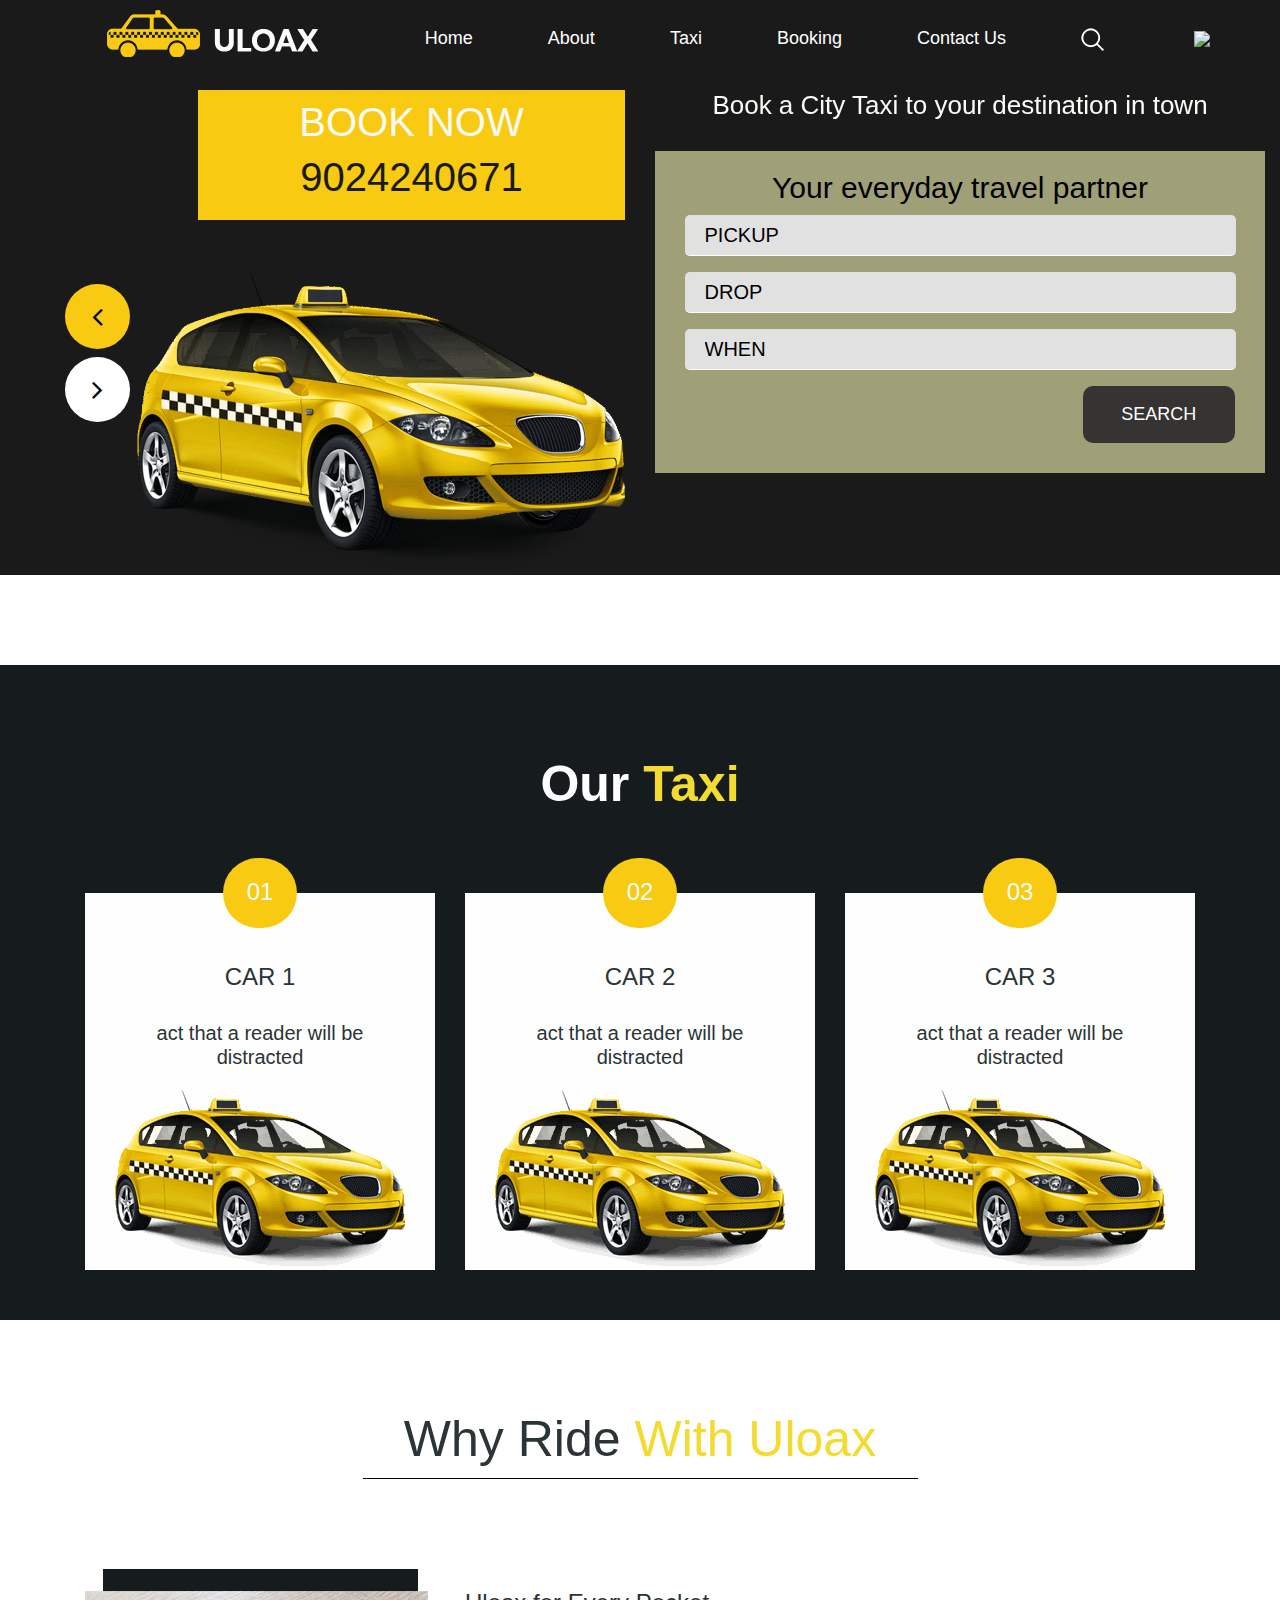
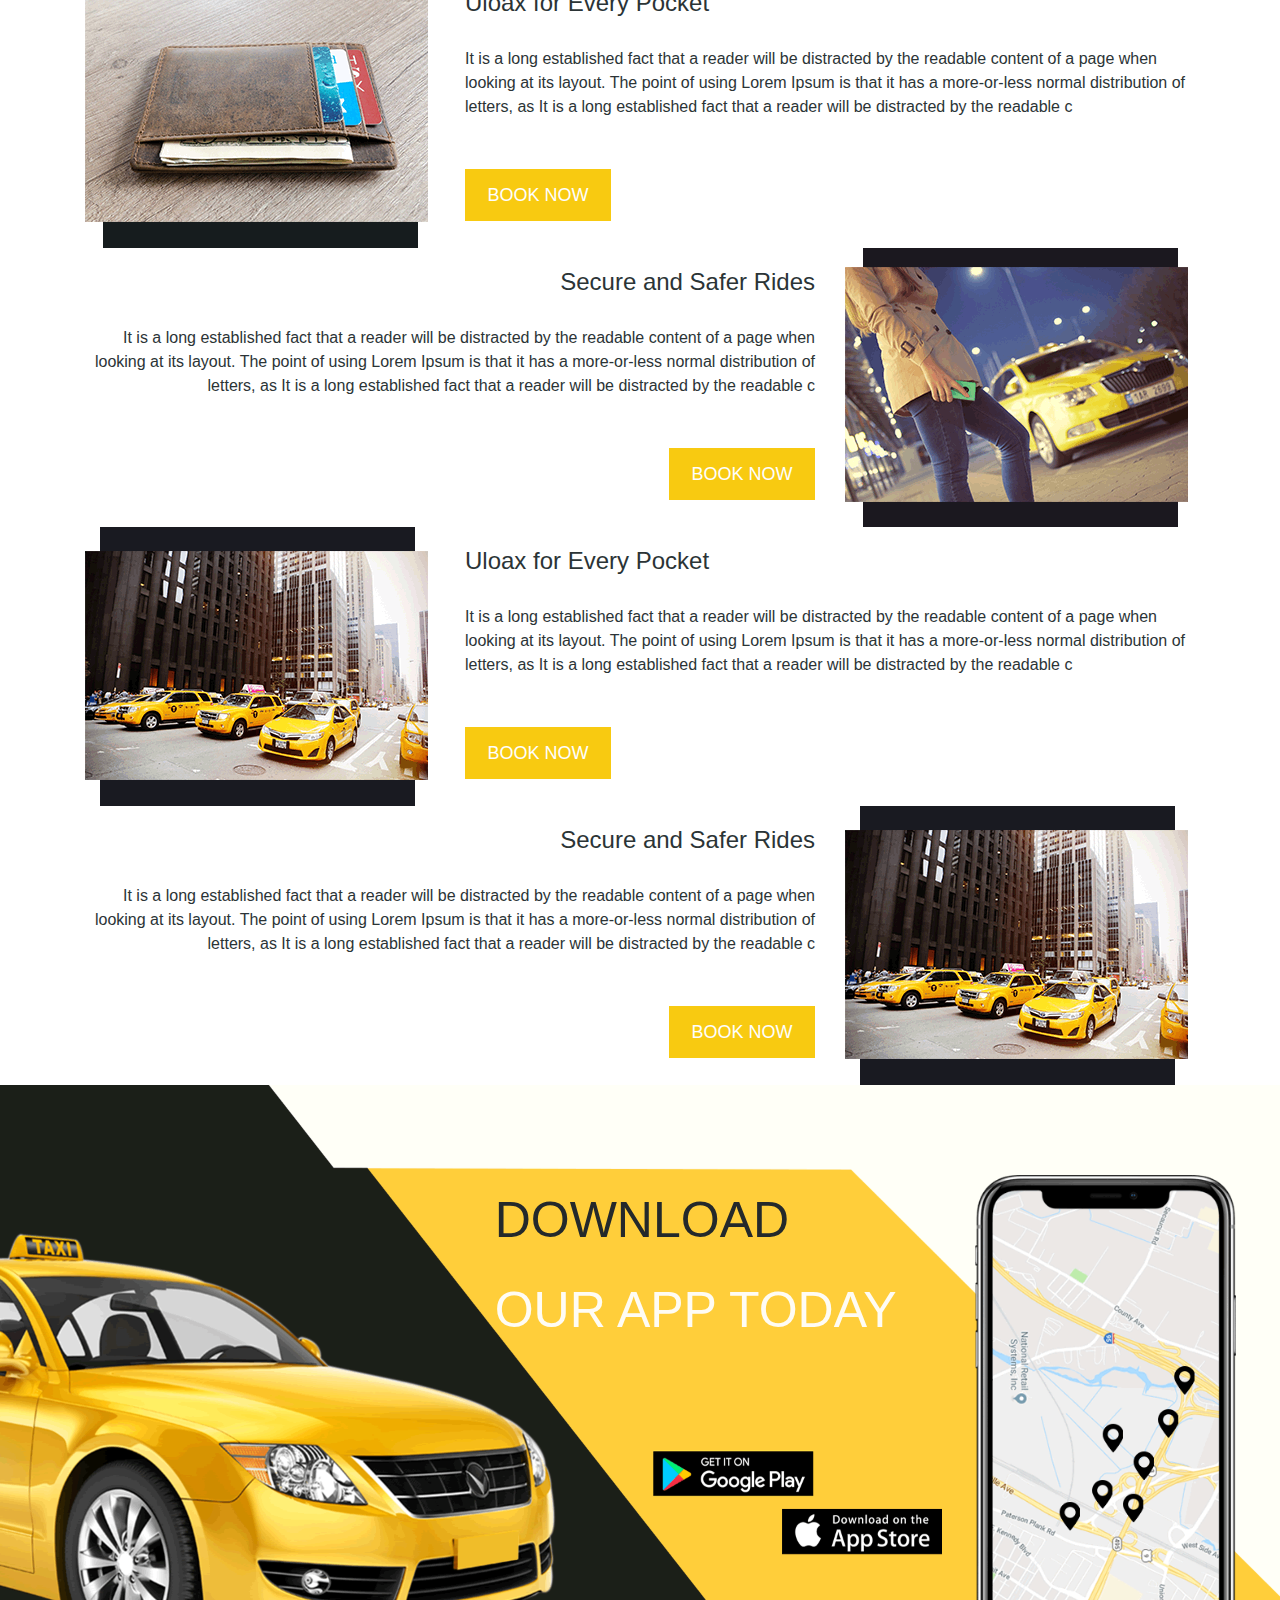
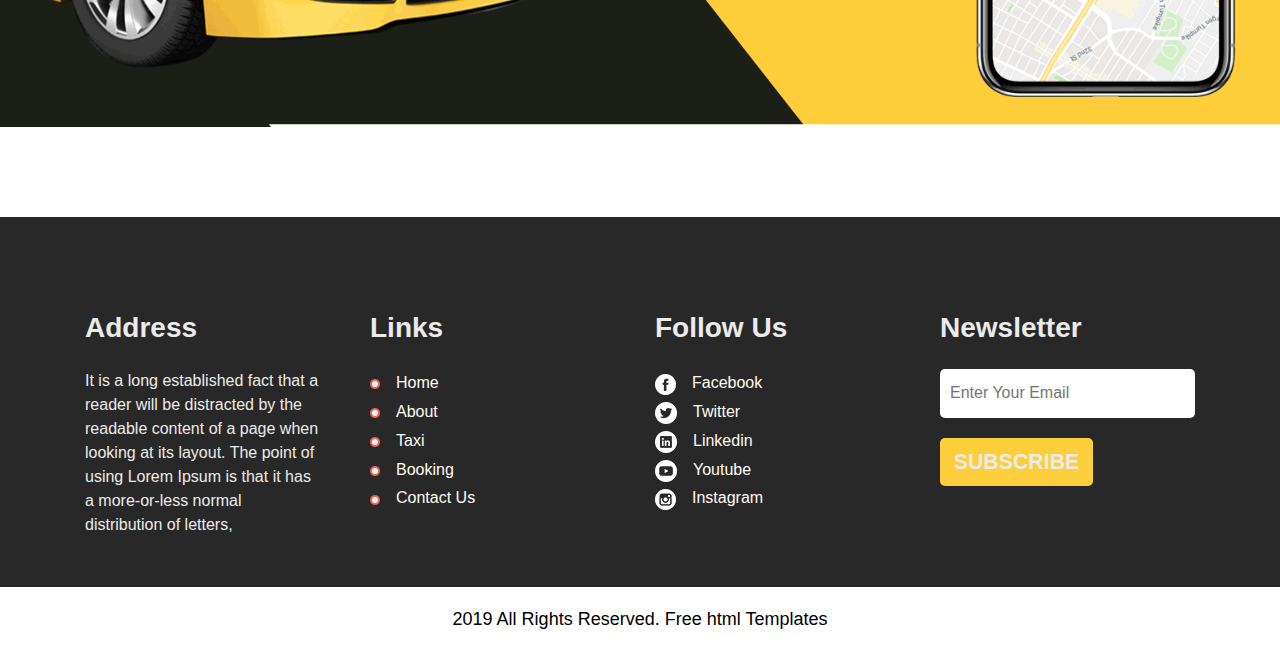
==== index.html @ fbd11cec "Update index.html" ====
<!DOCTYPE html>
<html lang="en">
<head>
<!-- basic -->
<meta charset="utf-8">
<meta http-equiv="X-UA-Compatible" content="IE=edge">
<meta name="viewport" content="width=device-width, initial-scale=1">
<!-- mobile metas -->
<meta name="viewport" content="width=device-width, initial-scale=1">
<meta name="viewport" content="initial-scale=1, maximum-scale=1">
<!-- site metas -->
<title> CARS 24 </title>
<meta name="keywords" content="">
<meta name="description" content="">
<meta name="author" content="">	
<!-- bootstrap css -->
<link rel="stylesheet" type="text/css" href="css/bootstrap.min.css">
<!-- style css -->
<link rel="stylesheet" type="text/css" href="css/style.css">
<!-- Responsive-->
<link rel="stylesheet" href="css/responsive.css">
<!-- fevicon -->
<link rel="icon" href="images/fevicon.png" type="image/gif" />
<!-- Scrollbar Custom CSS -->
<link rel="stylesheet" href="css/jquery.mCustomScrollbar.min.css">
<!-- Tweaks for older IEs-->
<link rel="stylesheet" href="https://netdna.bootstrapcdn.com/font-awesome/4.0.3/css/font-awesome.css">
<!-- owl stylesheets --> 
<link rel="stylesheet" href="css/owl.carousel.min.css">
<link rel="stylesheet" href="css/owl.theme.default.min.css">
<link rel="stylesheet" href="https://cdnjs.cloudflare.com/ajax/libs/fancybox/2.1.5/jquery.fancybox.min.css" media="screen">

</head>
<body>
	
	<!--header section start -->
    <div id="index.html" class="header_section">
        <div class="container">
            <div class="row">
                <div class="col-sm-6 col-lg-3">
                    <div class="logo"><a href="index.html"><img src="images/logo.png"></a></div>
                </div>
                <div class="col-sm-6 col-lg-9">
                    <div class="menu_text">
                        <ul>
                            <li><a href="index.html">Home</a></li>                                                    
                            <li><a href="#about">About</a></li>
                            <li><a href="#taxis">Taxi</a></li>
                            <li><a href="#booking">Booking</a></li>
                            <li><a href="#contact">Contact Us</a></li>
                            <li><a href="#"><img src="images/search-icon.png"></a></li>
                            <div id="myNav" class="overlay">
                <a href="javascript:void(0)" class="closebtn" onclick="closeNav()">&times;</a>
                <div class="overlay-content">
                  <a href="index.html">Home</a>
                  <a href="#about">About</a>
                  <a href="#taxis">Taxi</a>
                  <a href="#booking">Booking</a>
                  <a href="#contact">Contact Us</a>
                </div>
                </div>
                <span  style="font-size:33px;cursor:pointer; color: #ffffff;" onclick="openNav()"><img src="images/toggle-menu.png" class="toggle_menu"></span>
                </div>  
                </li>
                        </ul>
                    </div>
            </div>
        </div>
    </div>
    <!-- header section end -->
    <!-- banner section start -->
    <div class="banner_section">
      <div class="container-fluid">
        <div id="main_slider" class="carousel slide" data-ride="carousel">
  <div class="carousel-inner">
    <div class="carousel-item active">
      <div class="row">
          <div class="col-md-6">
            <div class="book_now">
              <h1 class="book_text">BOOK NOW</h1>
              <h1 class="call_text">9024240671</h1>
            </div>
            <div class="image_1"><img src="images/img-1.png"></div>
          </div>
          <div class="col-md-6">
            <h1 class="booking_text">Book a City Taxi to your destination in town</h1>
            <div class="contact_bg">
            <div class="input_main">
              <div class="container">
                <h2 class="request_text">Your everyday travel partner</h2>
                <form action="/action_page.php">
                <div class="form-group">
                  <input type="text" class="email-bt" placeholder="PICKUP" name="Name">
                </div>
                <div class="form-group">
                  <input type="text" class="email-bt" placeholder="DROP" name="Email">
                </div>
                <div class="form-group">
                  <input type="text" class="email-bt" placeholder="WHEN" name="Email">
                </div>
                  </form>
                  </div> 
                  </div>
                <div class="send_bt"><a href="#">SEARCH</a></div>
          </div>
          </div>
        </div>
    </div>
    <div class="carousel-item">
      <div class="row">
          <div class="col-md-6">
            <div class="book_now">
              <h1 class="book_text">BOOK NOW</h1>
              <h1 class="call_text">9024240671</h1>
            </div>
            <div class="image_1"><img src="images/cab.jpg"></div>
          </div>
          <div class="col-md-6">
            <h1 class="booking_text">Book a City Taxi to your destination in town</h1>
            <div class="contact_bg">
            <div class="input_main">
              <div class="container">
                <h2 class="request_text">Your everyday travel partner</h2>
                <form action="/action_page.php">
                <div class="form-group">
                  <input type="text" class="email-bt" placeholder="PICKUP" name="Name">
                </div>
                <div class="form-group">
                  <input type="text" class="email-bt" placeholder="DROP" name="Email">
                </div>
                <div class="form-group">
                  <input type="text" class="email-bt" placeholder="WHEN" name="Email">
                </div>
                  </form>
                  </div> 
                  </div>
                <div class="send_bt"><a href="#">SEARCH</a></div>
          </div>
          </div>
        </div>
    </div>
    <div class="carousel-item">
      <div class="row">
          <div class="col-md-6">
            <div class="book_now">
              <h1 class="book_text">BOOK NOW</h1>
              <h1 class="call_text">9024240671</h1>
            </div>
            <div class="image_1"><img src="images/car.png"></div>
          </div>
          <div class="col-md-6">
            <h1 class="booking_text">Book a City Taxi to your destination in town</h1>
            <div class="contact_bg">
            <div class="input_main">
              <div class="container">
                <h2 class="request_text">Your everyday travel partner</h2>
                <form action="/action_page.php">
                <div class="form-group">
                  <input type="text" class="email-bt" placeholder="PICKUP" name="Name">
                </div>
                <div class="form-group">
                  <input type="text" class="email-bt" placeholder="DROP" name="Email">
                </div>
                <div class="form-group">
                  <input type="text" class="email-bt" placeholder="WHEN" name="Email">
                </div>
                  </form>
                  </div> 
                  </div>
                <div class="send_bt"><a href="#">SEARCH</a></div>
          </div>
          </div>
        </div>
    </div>
  </div>
  <a class="carousel-control-prev" href="#main_slider" role="button" data-slide="prev">
    <i class="fa fa-angle-left"></i></a>
  </a>
  <a class="carousel-control-next" href="#main_slider" role="button" data-slide="next">
    <i class="fa fa-angle-right"></i>
  </a>
  </a>
</div>
        
      </div>
    </div>
    <!-- banner section end -->
    <!-- our taxis section start -->
    <div id="taxis" class="taxis_section layout_padding">
      <div class="container">
        <h1 class="our_text">Our <span style="color: #f4db31;">Taxi</span></h1>
        <div class="taxis_section_2">
          <div class="row">
            <div class="col-sm-4">
              <div class="taxi_main">
                <div class="round_1">01</div>
                <h2 class="carol_text">CAR 1</h2>
                <p class="reader_text">act that a reader will be<br> 
                distracted </p>
                <div class="images_2"><a href="#"><img src="images/img-2.png"></a></div>
              </div>
            </div>
            <div class="col-sm-4">
              <div class="taxi_main">
                <div class="round_1">02</div>
                <h2 class="carol_text">CAR 2</h2>
                <p class="reader_text">act that a reader will be<br> 
                distracted </p>
                <div class="images_2"><img src="images/img-2.png"></a></div>
              </div>
            </div>
            <div class="col-sm-4">
              <div class="taxi_main">
                <div class="round_1">03</div>
                <h2 class="carol_text">CAR 3</h2>
                <p class="reader_text">act that a reader will be<br> 
                distracted </p>
                <div class="images_2"><img src="images/img-2.png"></a></div>
              </div>
            </div>
          </div>
        </div>
      </div>
    </div>
    <!-- our taxis section end -->
    <!-- why ride section start -->
    <div id="booking" class="ride_section layout_padding">
      <div class="container">
        <div class="ride_main">
          <h1 class="ride_text">Why Ride <span style="color: #f4db31;">With Uloax</span></h1>
      </div>
        </div>
    </div>
    <div class="ride_section_2 layout_padding">
      <div class="container">
        <div class="row">
          <div class="col-sm-4">
            <div class="image_3"><img src="images/img-3.png"></div>
          </div>
          <div class="col-sm-8">
            <h1 class="cabe_text">Uloax for Every Pocket</h1>
            <p class="long_text">It is a long established fact that a reader will be distracted by the readable content of a page when looking at its layout. The point of using Lorem Ipsum is that it has a more-or-less normal distribution of letters, as It is a long established fact that a reader will be distracted by the readable c</p>
            <div class="book_bt"><a href="#">BOOK NOW</a></div>
          </div>
        </div>
      </div>
      <div class="container">
        <div class="row">
          <div class="col-sm-8">
            <h1 class="secure_text">Secure and Safer Rides</h1>
            <p class="long_text_2">It is a long established fact that a reader will be distracted by the readable content of a page when looking at its layout. The point of using Lorem Ipsum is that it has a more-or-less normal distribution of letters, as It is a long established fact that a reader will be distracted by the readable c</p>
            <div class="book_bt_2"><a href="#">BOOK NOW</a></div>
          </div>
          <div class="col-sm-4">
            <div class="image_3"><img src="images/img-4.png"></div>
          </div>
        </div>
      </div>
      <div class="container">
        <div class="row">
          <div class="col-sm-4">
            <div class="image_3"><img src="images/img-5.png"></div>
          </div>
          <div class="col-sm-8">
            <h1 class="cabe_text">Uloax for Every Pocket</h1>
            <p class="long_text">It is a long established fact that a reader will be distracted by the readable content of a page when looking at its layout. The point of using Lorem Ipsum is that it has a more-or-less normal distribution of letters, as It is a long established fact that a reader will be distracted by the readable c</p>
            <div class="book_bt"><a href="#">BOOK NOW</a></div>
          </div>
        </div>
      </div>
      <div class="container">
        <div class="row">
          <div class="col-sm-8">
            <h1 class="secure_text">Secure and Safer Rides</h1>
            <p class="long_text_2">It is a long established fact that a reader will be distracted by the readable content of a page when looking at its layout. The point of using Lorem Ipsum is that it has a more-or-less normal distribution of letters, as It is a long established fact that a reader will be distracted by the readable c</p>
            <div class="book_bt_2"><a href="#">BOOK NOW</a></div>
          </div>
          <div class="col-sm-4">
            <div class="image_3"><img src="images/img-5.png"></div>
          </div>
        </div>
      </div>
    </div>
    <!-- why ride section end -->
    <!-- location section start -->
    <div id="contact" class="location_sectin layout_padding">
      <div class="container-fluid">
        <div class="location_main">
          <div class="row">
            <div class="col-sm-4"></div>
            <div class="col-sm-5">
              <div class="download_text">DOWNLOAD<br><span style="color: #fffcf4;">OUR APP TODAY</span></div>
            </div>
            <div class="col-sm-3">
              <div class="image_7"><img src="images/img-7.png"></div>
            </div>
          </div>
        </div>
      </div>
    </div>
    <!-- download section end -->
  <!-- section footer start -->
    <div class="section_footer ">
      <div class="container"> 
          <div class="footer_section_2">
            <div class="row">
                <div class="col-sm-6 col-md-6 col-lg-3">
                  <h2 class="account_text">Address</h2>
                  <p class="ipsum_text">It is a long established fact that a reader will be distracted by the readable content of a page when looking at its layout. The point of using Lorem Ipsum is that it has a more-or-less normal distribution of letters, </p>
                </div>
                <div class="col-sm-6 col-md-6 col-lg-3">
                  <h2 class="account_text">Links</h2>
                  <div class="image-icon"><img src="images/bulit-icon.png"><span class="fb_text"><a href="#">Home</span></a></div>
                <div class="image-icon"><img src="images/bulit-icon.png"><span class="fb_text"><a href="#">About</span></a></div>
                <div class="image-icon"><img src="images/bulit-icon.png"><span class="fb_text"><a href="#">Taxi</span></a></div>
                <div class="image-icon"><img src="images/bulit-icon.png"><span class="fb_text"><a href="#">Booking</span></a></div>
                <div class="image-icon"><img src="images/bulit-icon.png"><span class="fb_text"><a href="#">Contact Us</span></a></div>
                </div>
                <div class="col-sm-6 col-md-6 col-lg-3">
                <h2 class="account_text">Follow Us</h2>
                <div class="image-icon"><img src="images/fb-icon.png"><span class="fb_text"><a href="#">Facebook</a></span></div>
                <div class="image-icon"><img src="images/twitter-icon.png"><span class="fb_text"><a href="#">Twitter</a></span></div>
                <div class="image-icon"><img src="images/in-icon.png"><span class="fb_text"><a href="#">Linkedin</a></span></div>
                <div class="image-icon"><img src="images/youtube-icon.png"><span class="fb_text"><a href="#">Youtube</a></span></div>            
                <div class="image-icon"><img src="images/instagram-icon.png"><span class="fb_text"><a href="#">Instagram</a></span></div>
                </div>
          <div class="col-sm-6 col-md-6 col-lg-3">
            <h2 class="adderess_text">Newsletter</h2>
            <input type="" class="email_text" placeholder="Enter Your Email" name="Enter Your Email">
            <button class="subscribr_bt">SUBSCRIBE</button>
          </div>
          </div>
          </div>
          </div>
      </div>
    </div>
  <!-- section footer end -->
  <!-- copyright section start -->
  <div class="copyright_section">
    <div class="container">
      <p class="copyright">2019 All Rights Reserved. <a href="https://html.design">Free html  Templates</a></p>
    </div>
  </div>

    <!-- Javascript files-->
    <script src="js/jquery.min.js"></script>
    <script src="js/popper.min.js"></script>
    <script src="js/bootstrap.bundle.min.js"></script>
    <script src="js/jquery-3.0.0.min.js"></script>
    <script src="js/plugin.js"></script>
    <!-- sidebar -->
    <script src="js/jquery.mCustomScrollbar.concat.min.js"></script>
    <script src="js/custom.js"></script>
    <!-- javascript --> 
    <script src="js/owl.carousel.js"></script>
    <script src="https:cdnjs.cloudflare.com/ajax/libs/fancybox/2.1.5/jquery.fancybox.min.js"></script>
    <script>
    $(document).ready(function(){
    $(".fancybox").fancybox({
    openEffect: "none",
    closeEffect: "none"
    });
       
    $(".zoom").hover(function(){
         
    $(this).addClass('transition');
    }, function(){
         
    $(this).removeClass('transition');
    });
    });
    </script> 
    <script>
    function openNav() {
    document.getElementById("myNav").style.width = "100%";
    }

    function closeNav() {
   document.getElementById("myNav").style.width = "0%";
   }
</script>   
</body>
</html>
---- css/style.css ----
/*--------------------------------------------------------------------- File Name: style.css ---------------------------------------------------------------------*/


/*--------------------------------------------------------------------- import Fonts ---------------------------------------------------------------------*/

@import url('https://fonts.googleapis.com/css?family=Rajdhani:300,400,500,600,700');
@import url('https://fonts.googleapis.com/css?family=Poppins:100,100i,200,200i,300,300i,400,400i,500,500i,600,600i,700,700i,800,800i,900,900i');

/*****---------------------------------------- 1) font-family: 'Rajdhani', sans-serif;
 2) font-family: 'Poppins', sans-serif;
 ----------------------------------------*****/


/*--------------------------------------------------------------------- import Files ---------------------------------------------------------------------*/

@import url(animate.min.css);
@import url(normalize.css);
@import url(meanmenu.css);
@import url(owl.carousel.min.css);
@import url(slick.css);
@import url(jquery-ui.css);
@import url(nice-select.css);

/*--------------------------------------------------------------------- skeleton ---------------------------------------------------------------------*/

* {
     box-sizing: border-box !important;
     transition: ease all 0.5s;
}

html {
     scroll-behavior: smooth;
}

body {
     color: #666666;
     font-size: 14px;
     font-family:Times New Rom...;
     line-height: 1.80857;
     font-weight: normal;
     overflow-x: hidden;
}

a {
     color:  #111111;
     text-decoration: none !important;
     outline: none !important;
     -webkit-transition: all .3s ease-in-out;
     -moz-transition: all .3s ease-in-out;
     -ms-transition: all .3s ease-in-out;
     -o-transition: all .3s ease-in-out;
     transition: all .3s ease-in-out;
}

h1,
h2,
h3,
h4,
h5,
h6 {
     letter-spacing: 0;
     font-weight: normal;
     position: relative;
     padding: 0 0 10px 0;
     font-weight: normal;
     line-height: normal;
     color: #212121;
     margin: 0
}

h1 {
     font-size: 24px
}

h2 {
     font-size: 22px
}

h3 {
     font-size: 18px
}

h4 {
     font-size: 16px
}

h5 {
     font-size: 14px
}

h6 {
     font-size: 13px
}

*,
*::after,
*::before {
     -webkit-box-sizing: border-box;
     -moz-box-sizing: border-box;
     box-sizing: border-box;
}

h1 a,
h2 a,
h3 a,
h4 a,
h5 a,
h6 a {
     color: #212121;
     text-decoration: none!important;
     opacity: 1
}

button:focus {
     outline: none;
}

ul,
li,
ol {
     margin: 0px;
     padding: 0px;
     list-style: none;
}

p {
     margin: 20px;
     font-weight: 300;
     font-size: 15px;
     line-height: 24px;
}

a {
     color: #222222;
     text-decoration: none;
     outline: none !important;
}

a,
.btn {
     text-decoration: none !important;
     outline: none !important;
     -webkit-transition: all .3s ease-in-out;
     -moz-transition: all .3s ease-in-out;
     -ms-transition: all .3s ease-in-out;
     -o-transition: all .3s ease-in-out;
     transition: all .3s ease-in-out;
}

img {
     max-width: 100%;
     height: auto;
}

 :focus {
     outline: 0;
}

.paddind_bottom_0 {
     padding-bottom: 0 !important;
}

.btn-custom {
     margin-top: 20px;
     background-color: transparent !important;
     border: 2px solid #ddd;
     padding: 12px 40px;
     font-size: 16px;
}

.lead {
     font-size: 18px;
     line-height: 30px;
     color: #767676;
     margin: 0;
     padding: 0;
}

.form-control:focus {
     border-color: #ffffff !important;
     box-shadow: 0 0 0 .2rem rgba(255, 255, 255, .25);
}

.navbar-form input {
     border: none !important;
}

.badge {
     font-weight: 500;
}

blockquote {
     margin: 20px 0 20px;
     padding: 30px;
}

button {
     border: 0;
     margin: 0;
     padding: 0;
     cursor: pointer;
}

.full {
     float: left;
     width: 100%;
}

.layout_padding {
     padding-top: 90px;
     padding-bottom: 0px;
}

.header_section {
    width: 100%;
    float: left;
    background-color: #1a1a1a;
    height: auto;
    padding-top: 10px;
    padding-bottom: 10px;
    position: fixed;
    z-index: 01;
}

.logo {
    width: 100%;
    float: left;
    text-align: center;
}

.menu_text {
    float: right;
    width: auto;
}

.menu_text ul {
    margin: 0px;
    padding: 0px;
}

.menu_text li {
    float: left;
    padding-right: 75px;
    font-size: 18px;
    color: #ffffff;
    padding-top: 12px;
}

.menu_text li a {
    color: #ffffff;
}

.menu_text li a:hover {
    color: #f8ca11;
}

.overlay {
    height: 100%;
    width: 0;
    position: fixed;
    z-index: 1;
    top: 0;
    left: 0;
    background-color: rgb(0,0,0);
    background-color: rgba(0,0,0, 0.9);
    overflow-x: hidden;
    transition: 0.5s;
}

.overlay .closebtn {
    position: absolute;
    top: 20px;
    right: 45px;
    font-size: 60px;
}
.overlay a {
    padding: 0px;
    text-decoration: none;
    font-size: 22px;
    color: #f1f1f1;
    display: block;
    transition: 0.3s;
}

.overlay-content {
    position: relative;
    top: 25%;
    width: 100%;
    text-align: center;
    margin-top: 30px;
}

.toggle_menu {
    top: -3px;
    position: relative;
    left: 15px;
}

.banner_section{
     width: 100%;
     float: left;
     background-color: #1a1a1a;
     height: auto;
     padding-top: 90px;
}

.book_now {
    width: 70%;
    float: right;
    background-color: #f8ca11;
    height: auto;
    padding: 10px;
}

.book_text{
     width: 100%;
     float: left;
     font-size: 40px;
     color: #fbfaf6;
     text-align: center;
}
.call_text{
     width: 100%;
     float: left;
     font-size: 40px;
     color: #1a1a1a;
     text-align: center;
}

.image_1 {
    width: 80%;
    float: right;
    margin-top: 50px;
}

.booking_text{
     width: 100%;
     float: left;
     font-size: 26px;
     color: #fbfaf6;
     text-align: center;
}

.contact_bg {
    width: 100%;
    float: left;
    padding-top: 0;
    padding-bottom: 30px;
    background-color: #9F9F78;
    margin-top: 20px;
}

.request_text {
    width: 100%;
    float: left;
    font-size: 30px;
    color: #000;
    border-bottom: 0px solid#49bcfe;
    padding-top: 20PX;
    text-align: center;
}

.email-bt {
    background: #e1e1e1;
    border-bottom: 1px solid #fffcf4;
    border-top: 0px;
    border-left: 0px;
    border-right: 0px;
    color: #000;!important;
    width: 95%;
    height: 30px;
    font-size: 20px;
    padding: 20px 20px 20px 20px;
    margin-bottom: 10px;
    border-radius: 5px;
    margin: 0 auto;
    display: block;
}


.send_bt a{
    width: 25%;
    float: right;
    background-color: #353433;
    color: #fefefe;
    text-align: center;
    padding: 12px 0px;
    font-size: 18px;
    border-radius: 10px;
    margin-right: 30px;
}

.send_bt a{ color: #fefefe; }
.send_bt a:hover {
    color: #000;
    background: #f8ca11  ;
}

.taxis_section {
    width: 100%;
    float: left;
    background-color: #161c1e;
    height: auto;
    margin-top: 90px;
    padding-bottom: 50px;
}

.our_text{
     width: 100%;
     float: left;
     text-align: center;
     font-size: 50px;
     color: #fefefe;
     font-weight: bold;
}

.taxis_section_2 {
    width: 100%;
    float: left;
}

.taxi_main{
     width: 100%;
     float: left;
     background-color: #fefefe;
     height: auto;
    margin-top: 70px;
}
.round_1 {
    width: 21%;
    margin: 0 auto;
    font-size: 24px;
    color: #fefefe;
    height: 70px;
    background: #f8ca11;
    display: block;
    text-align: center;
    border-radius: 60px;
    padding-top: 12px;
    position: relative;
    top: -35px;
}

.carol_text{
     width: 100%;
     float: left;
     text-align: center;
     color: #2b3436;
     font-size: 24px;
}

.reader_text{
     width: 100%;
     float: left;
     text-align: center;
     color: #2b3436;
     font-size: 20px;
     margin-left: 0px;
}

input.email-bt::placeholder {
    color: #000;
}

.images_2{
     width: 100%;
     float: left;
     text-align: center;
}

.ride_section{
     width: 100%;
     float: left;   
}

.ride_text{
     width: 100%;
     margin: 0 auto;
     text-align: center;
     color: #2b3436;
     font-size: 50px;
     margin-left: 0px;
     border-bottom: 1px solid #000;
}

.ride_main {
    width: 50%;
    margin: 0 auto;
    text-align: center;
}

.ride_section_2{
     width: 100%;
     float: left;
}

.image_3{
     width: 100%;
     float: left;
}

.cabe_text {
    width: 100%;
    float: left;
    font-size: 24px;
    color: #2b3436;
    margin-top: 20px;
}

.long_text{
     width: 100%;
     float: left;
     font-size: 16px;
     color: #2b3436;
     margin-left: 0px;
}

.book_bt a{
    width: 20%;
    float: left;
    font-size: 18px;
    color: #fefefe;
    background-color: #f8ca11;
    text-align: center;
    padding: 10px 0px;
    margin-top: 30px;
}

.book_bt a{ color:#fefefe; }
.book_bt a:hover{     
    color: #fff;
    background: #000;

}

.secure_text {
    width: 100%;
    float: left;
    font-size: 24px;
    color: #2b3436;
    margin-top: 20px;
    text-align: right;
}

.long_text_2{
     width: 100%;
     float: left;
     font-size: 16px;
     color: #2b3436;
     margin-left: 0px;
     text-align: right;
}

.book_bt_2 a{
    width: 20%;
    float: right;
    font-size: 18px;
    color: #fefefe;
    background-color: #f8ca11;
    text-align: center;
    padding: 10px 0px;
    margin-top: 30px;
}

.book_bt_2 a{ color:#fefefe; }
.book_bt_2 a:hover {
    color: #fff;
    background: #000;
}

.location_sectin {
    width: 100%;
    float: left;
    background-image: url(../images/img-6.png);
    height: auto;
    background-size: 100%;
    padding-bottom: 30px;
}

.location_main{
     width: 100%;
     float: left;
}

.download_text {
    width: 100%;
    float: left;
    font-size: 50px;
    color: #24292b;
    padding-left: 53px;
}

.image_7 {
    width: 90%;
    float: left;
}

.account_text {
    width: 100%;
    float: left;
    font-size: 28px;
    color: #ebebeb;
    font-weight: bold;
    padding: 25px 0px;
}

.image-icon {
    width: 100%;
    float: left;
}

.fb_text {
    font-size: 12pt;
    color: #ebebeb;
    padding-left: 16px;
}

.fb_text a{ color: #fffcf4; }
.fb_text a:hover{ color: #fecf3d; }


.adderess_text {
    width: 100%;
    float: left;
    font-size: 28px;
    color: #ebebeb;
    font-weight: bold;
    padding: 25px 0px;
}

.footer_section_2 {
    width: 100%;
    float: left;
    padding-top: 40px;
}

.section_footer {
    width: 100%;
    float: left;
    background-color: #292828;
    height: auto;
    padding-top: 30px;
    padding-bottom: 30px;
    margin-top: 90px;
}

.ipsum_text{
    font-size: 12pt;
    color: #ebebeb;
    margin-left: 0px;
}

.email_text{
     width: 100%;
     float: left;
    font-size: 12pt;
    color: #eceaea;
    background-color: #ffffff;
    padding: 10px;
    border-radius: 5px;
    border: 0px;
}

.subscribr_bt {
    width: 60%;
    float: left;
    font-size: 16pt;
    color: #eceaea;
    background-color: #fecf3d;
    padding: 5px 0px;
    border: 0px;
    text-align: center;
    margin-top: 20px;
    font-weight: 600;
    border-radius: 5px;
}

.copyright_section{
    width: 100%;
    float: left;
    background-color: #ffffff;
    height: auto;
}

.copyright {
    width: 100%;
    float: left;
    font-size: 18px;
    color: #000;
    text-align: center;
    margin-left: 0;
}

.copyright a{ color: #000; }
.copyright a:hover{ color: #fecf3d; }


#main_slider a.carousel-control-prev {
    position: absolute;
    left: 50px;
    top: 40%;
    background-color: #f8ca12;}
}

#main_slider .carousel-control-prev, #main_slider .carousel-control-next {
    width: 65px;
    height: 65px;
    background: #fff;
    opacity: 1;
    font-size: 30px;
    color: #091e30;
    border-radius: 100%;
}


#main_slider a.carousel-control-next {
    position: absolute;
    left: 50px;
    top: 55%;
}
#main_slider .carousel-control-prev, #main_slider .carousel-control-next {
    width: 65px;
    height: 65px;
    background: #fff;
    opacity: 1;
    font-size: 30px;
    color: #000;
    border-radius: 100%;
}

#main_slider .carousel-control-prev:hover, #main_slider .carousel-control-next:hover, #main_slider .carousel-control-prev:focus, #main_slider .carousel-control-next:focus {
    background: #f8ca12;
    color: #fff;
}

#main_slider .carousel-control-prev:hover, #main_slider .carousel-control-next:hover, #main_slider .carousel-control-prev:focus, #main_slider .carousel-control-next:focus {
    background: #f8ca12;
    color: #fff;
}
---- css/responsive.css ----
/*--------------------------------------------------------------------- File Name: responsive.css ---------------------------------------------------------------------*/


/*------------------------------------------------------------------- 991px x 768px ---------------------------------------------------------------------*/

@media only screen and (min-width: 768px) and (max-width: 991px) {
    
    .header-search {
        padding: 15px 0px;
    }
}


/*------------------------------------------------------------------- 767px x 599px ---------------------------------------------------------------------*/

@media only screen and (min-width: 599px) and (max-width: 767px) {
    .logo {
        text-align: center;
    }
    .cart-content-right {
        padding-bottom: 5px;
    }
    .mg {
        margin: 0px 0px;
    }
    .menu-area-main {
        height: 256px;
        overflow-y: auto;
    }
    .megamenu>.row [class*="col-"] {
        padding: 0px;
    }
    .menu-area-main .megamenu .men-cat {
        padding: 0px 15px;
    }
    .menu-area-main .megamenu .women-cat {
        padding: 0px 15px;
    }
    .menu-area-main .megamenu .el-cat {
        padding: 0px 15px;
    }
    .mean-container .mean-nav ul li a.mean-expand {
        height: 19px;
    }
    .category-box.women-box {
        display: none;
    }
    .cart-box {
        display: inline-block;
        margin: 0px 30px;
    }
    .wish-box {
        float: none;
        margin: 0px 30px;
        display: inline-block;
    }
    .menu-add {
        display: none;
    }
    .category-box {
        display: none;
    }
    .mean-container .mean-nav ul li ol {
        padding: 0px;
    }
    .mean-container .mean-nav ul li a {
        padding: 10px 20px;
        width: 94.8%;
    }
    .mean-container .mean-nav ul li li a {
        width: 92%;
        padding: 1em 4%;
    }
    .mean-container .mean-nav ul li li li a {
        width: 100%;
    }
    .header-search {
        padding: 15px 0px;
    }
    #collapseFilter.d-md-block {
        padding: 30px 0px;
    }
}


/*------------------------------------------------------------------- 599px x 280px ---------------------------------------------------------------------*/

@media only screen and (min-width: 280px) and (max-width: 599px) {
    .cart-content-right {
        padding-bottom: 5px;
    }
    .megamenu>.row [class*="col-"] {
        padding: 0px;
    }
    .menu-area-main .megamenu .men-cat {
        padding: 0px 15px;
    }
    .menu-area-main .megamenu .women-cat {
        padding: 0px 15px;
    }
    .menu-area-main .megamenu .el-cat {
        padding: 0px 15px;
    }
    .mean-container .mean-nav ul li a {
        padding: 1em 4%;
        width: 92%;
    }
    .mean-container .mean-nav ul li li a {
        width: 90%;
        padding: 1em 5%;
    }
    .mean-container .sub-full.megamenu-categories ol li a {
        padding: 5px 0px;
        text-transform: capitalize;
        width: 100%;
    }
    .megamenu .sub-full.megamenu-categories .women-box .banner-up-text a {
        width: auto;
        border: none;
        float: none;
    }
    .menu-area-main {
        height: 45px;
        overflow-y: auto;
    }
    .mean-container .mean-nav ul li a.mean-expand {
        top: 0;
    }

.call_text { font-size: 32px; }
.booking_text { font-size: 17px;}
.toggle_menu { top: -58px; position: relative; left: 220px; }
.request_text { font-size: 20px; }
.send_bt { width: 100%; font-size: 16px; margin-right: 13px; }
.banner_section { background-size: cover; padding-bottom: 40px; }
.ride_text { font-size: 30px; }
.image_3 { margin-top: 20px; }
.ride_section_2 { padding-top: 40px;} 
.images_2 { width: 90%; margin: 0 auto; text-align: center; float: initial; }
.book_bt a { width: 100%; }

.send_bt a:hover { color: #fefefe; padding: 0px; background-color: transparent; } 
.book_bt a:hover { color: #000; padding: 0px; background: transparent;}
.book_bt_2 a:hover { color: #000;  background: transparent; padding: 0px; }
.send_bt a { width: 45%; }



}

@media (min-width: 992px) and (max-width: 1199px) {
    
    .titlepage h2::after {width: 58%;}
    .about-box .titlepage h2::after {
        width: 52%;
right: -221px;
    }
    .Nursery-img .text-box h3 {padding: 111px 50px;}
    .contact .titlepage h2::after {
    left: -650px;
width: 30%;
   }

#main_slider a.carousel-control-next { left: 15px; }
#main_slider a.carousel-control-prev { left: 15px; top: 36%; }

.menu_text li { padding-left: 27px; padding-right: 30px; }
.book_now { width: 100%;}
.booking_text { font-size: 24px; }
.send_bt { margin-right: 27px; }
.images_2 { width: 90%; margin: 0 auto; text-align: center; float: initial; } 
.ride_main { width: 55%; }
.download_text { font-size: 40px; }
.location_sectin { padding-bottom: 10px; margin-top: 90px; }
.book_bt_2 a { width: 25%; }
.book_bt a { width: 25%; }
.toggle_menu { top: -10px; }
.send_bt a { width: 35%; }
.round_1 { width: 25%; }





}

@media (min-width: 768px) and (max-width: 991px) {
    .main-menu ul > li a {padding: 7px 6px ; }
    .main-menu ul>li a { font-size: 14px;}


    .banner-main .carousel-caption h1 {

        font-size: 36px;
        padding-top: 0px;
    }
    .banner-main .carousel-caption p {

        margin-bottom: 7px;
        display: none;
    }
    .main { width: 15%;}
    .info_icon { min-width: 10%;}
    #main_slider a.carousel-control-prev {
    display: none;
    }
    .btn_main { margin-top: 58px; width: 65%;}
    #main_slider a.carousel-control-next {
    display: none;
    }
    .sporrt_text { margin-top: 0px; font-size: 24px;}
    .email_btn { padding: 41px;}
    .btn-primary {max-width: 144px; }
    .titlepage h2::after {width: 79%;}
    .about-box .titlepage h2::after {width: 73%;
       right: -88px;
    }
    .contact .titlepage h2::after {
        left: -403px;
        width: 41%;
    }
    .paddimg-right {
        padding-right: 15px;
    }
    .paddimg-left {
         padding-left: 15px;
    }

.menu_text li{ display: none;  }
.logo { text-align: left; padding-bottom: 0px;}
.toggle_menu { top: -16px; position: relative; left: 315px; }
.menu_text { height: 0px;}
#my_Controls a.carousel-control-prev { display: none; }
#my_Controls a.carousel-control-next { display: none; }
.header_section { padding-top: 15px; padding-bottom: 15px;}
.book_now { width: 100%; }
.booking_text { font-size: 18px; }
.request_text { font-size: 24px; }
.send_bt { width: 100%; margin-right: 23px; }
.send_bt a { width: 50%; }
.image_1 { width: 100%; }
.round_1 { width: 35%; }
.images_2 { width: 90%; margin: 0 auto; text-align: center; float: initial; } 
.ride_main { width: 80%; }
.book_bt { width: 100%; margin-top: 0px; }
.book_bt a { width: 35%; }
.book_bt_2 { width: 100%; margin-top: 0px; }
.book_bt_2 a { width: 35%; }
.download_text { font-size: 30px; }
.location_sectin { padding-bottom: 19px; margin-top: 90px;}
.image_7 { width: 85%; }



}

@media (min-width: 576px) and (max-width: 767px) {
    .last {display: none;}
    .banner-main .carousel-caption {top: 0%;}
.titlepage h2 {
font-size: 42px;
display: block; 
}
#main_slider a.carousel-control-prev {
    position: absolute;
    left: 25%;
    top: 64%;
    display: none;
}
.btn_main { margin-top: 58px; width: 80%;}
#main_slider a.carousel-control-next {
    position: absolute;
    left: 50px;
    top: 64%;
    display: none;
}
.btn-primary {
    margin-top: 0px;
    margin-left: -7px;
}
.menu_main {
    width: 95%;}

.banner-main .carousel-caption h1 {
    font-size: 50px;
}
.titlepage h2::after {
width: 88%;
}

.about-box .titlepage h2::after {width: 45%;
right: -281px;}
.sporrt_text { margin-top: 0px;}
.Nursery-img .text-box h3 {
font-size: 36px;
padding: 126px 40px;
}
.main {
    width: 20%;}

.contact .titlepage h2::after {
    left: -234px;
    width: 55%;
}

.menu_text li{ display: none;  }
.logo { text-align: left; padding-bottom: 0px;}
.toggle_menu { top: -16px; position: relative; left: 220px; }
.menu_text { height: 0px;}
#my_Controls a.carousel-control-prev { display: none; }
#my_Controls a.carousel-control-next { display: none; }
.header_section { padding-top: 15px; padding-bottom: 15px;}
.book_now { width: 100%;}
.round_1 { width: 20%; }
.ride_main { width: 100%; }
.book_bt { width: 35%; font-size: 16px; }
.book_bt_2 { width: 35%; font-size: 16px; margin-top: 0px; }
.location_sectin { background-size: cover; padding-bottom: 40px; margin-top: 90px; padding-top: 30px;}
.download_text { font-size: 26px; padding-left: 0px; color: #000; }
.image_7 { width: 100%;  float: right; text-align: right; } 
.image_1 { width: 100%; }
.booking_text {  font-size: 26px;}
.request_text { font-size: 30px;} 
.send_bt { width: 35%; font-size: 16px; margin-right: 30px; float: right; }
.round_1 { width: 48%; }
.reader_text { font-size: 14px; }
.images_2 { width: 90%; margin: 0 auto; text-align: center; float: initial; } 
.ride_text { font-size: 50px; } 
.long_text { font-size: 12px; margin-top: 0px; }
.book_bt { margin-top: 0px; }
.long_text_2 { margin-top: 0px; }
.send_bt a { width: 80%; margin-right: 0px; }
.book_bt_2 a { width: 100%; }



}


@media (max-width: 575px) {
    .last { display: none; }
    .carousel-caption {display: none;} 
.header { padding-top: 0px; }
.logo { float: inherit; padding-bottom: 15px; text-align: center;}
.btn-primary {max-width: 126px;
margin-right: 2px;
font-size: 14px;}
.banner-main .carousel-caption h1 {font-size: 30px; line-height: 38px;}
.titlepage h2 {
    font-size: 27px;
}
.sporrt_text{ 
     font-size: 23px; 
     margin-top: 0px;
}
.main {
    width: 30%;
}
.btn_main {
    margin-top: 30px;
    padding-bottom: 30px;
    width: 55%;}

#main_slider a.carousel-control-prev {
    position: absolute;
    left: 175px;
    top: 90%;
    display: none;
}

#main_slider a.carousel-control-next {
    position: absolute;
    left: 236px;
    top: 90%;
    display: none;
}

.titlepage h2::after {
    width: 93%;
}
    .about-box .titlepage h2::after {
        width: 238px;
        right: -50px;
    }
 .Gallery .titlepage h2 {
    font-size: 47px;
 }
    .Gallery .titlepage h2::after {
        width: 89%;
    }

    .paddimg-right {
    padding-right: 15px;
}
.paddimg-left {
    padding-left: 15px;
}
.Nursery-img .text-box h3 {
font-size: 23px;
padding: 30px 14px;

}

.contact .titlepage h2::after {

    left: -8px;
    width: 281px;
}
.footer .headinga span {
font-size: 16px;

}
.menu-bottom {
    margin-bottom: 45px;
}
ul.link li {

    padding: 8px 12px;
    padding-bottom: 0px; 
}

.menu_text li{ display: none;  }
.logo { width: 60%; text-align: left; padding-bottom: 0px;}
.toggle_menu { top: -31px; position: relative; left: 0px; float: right;}
.menu_text { height: 0px;}
#my_Controls a.carousel-control-prev { display: none; }
#my_Controls a.carousel-control-next { display: none; }
.header_section { padding-top: 15px; padding-bottom: 15px;}
.book_now { width: 100%;}
.round_1 { width: 73px; height: 70px; }
.ride_main { width: 100%; }
.book_bt { width: 50%; font-size: 16px; }
.book_bt_2 { width: 50%; font-size: 16px; }
.book_bt_2 a { width: 100%;}
.location_sectin { background-size: cover; padding-bottom: 40px; margin-top: 90px; padding-top: 30px;}
.download_text { font-size: 30px; line-height: 45px; color: #fecf3d; }
.image_7 { width: 100%;  float: right; text-align: right; } 
.send_bt a:hover { color: #fefefe; padding: 0px; background-color: transparent; } 
.book_bt a:hover { color: #000; padding: 0px; background: transparent;}
.book_bt_2 a:hover { color: #000;  background: transparent; padding: 0px; }


}
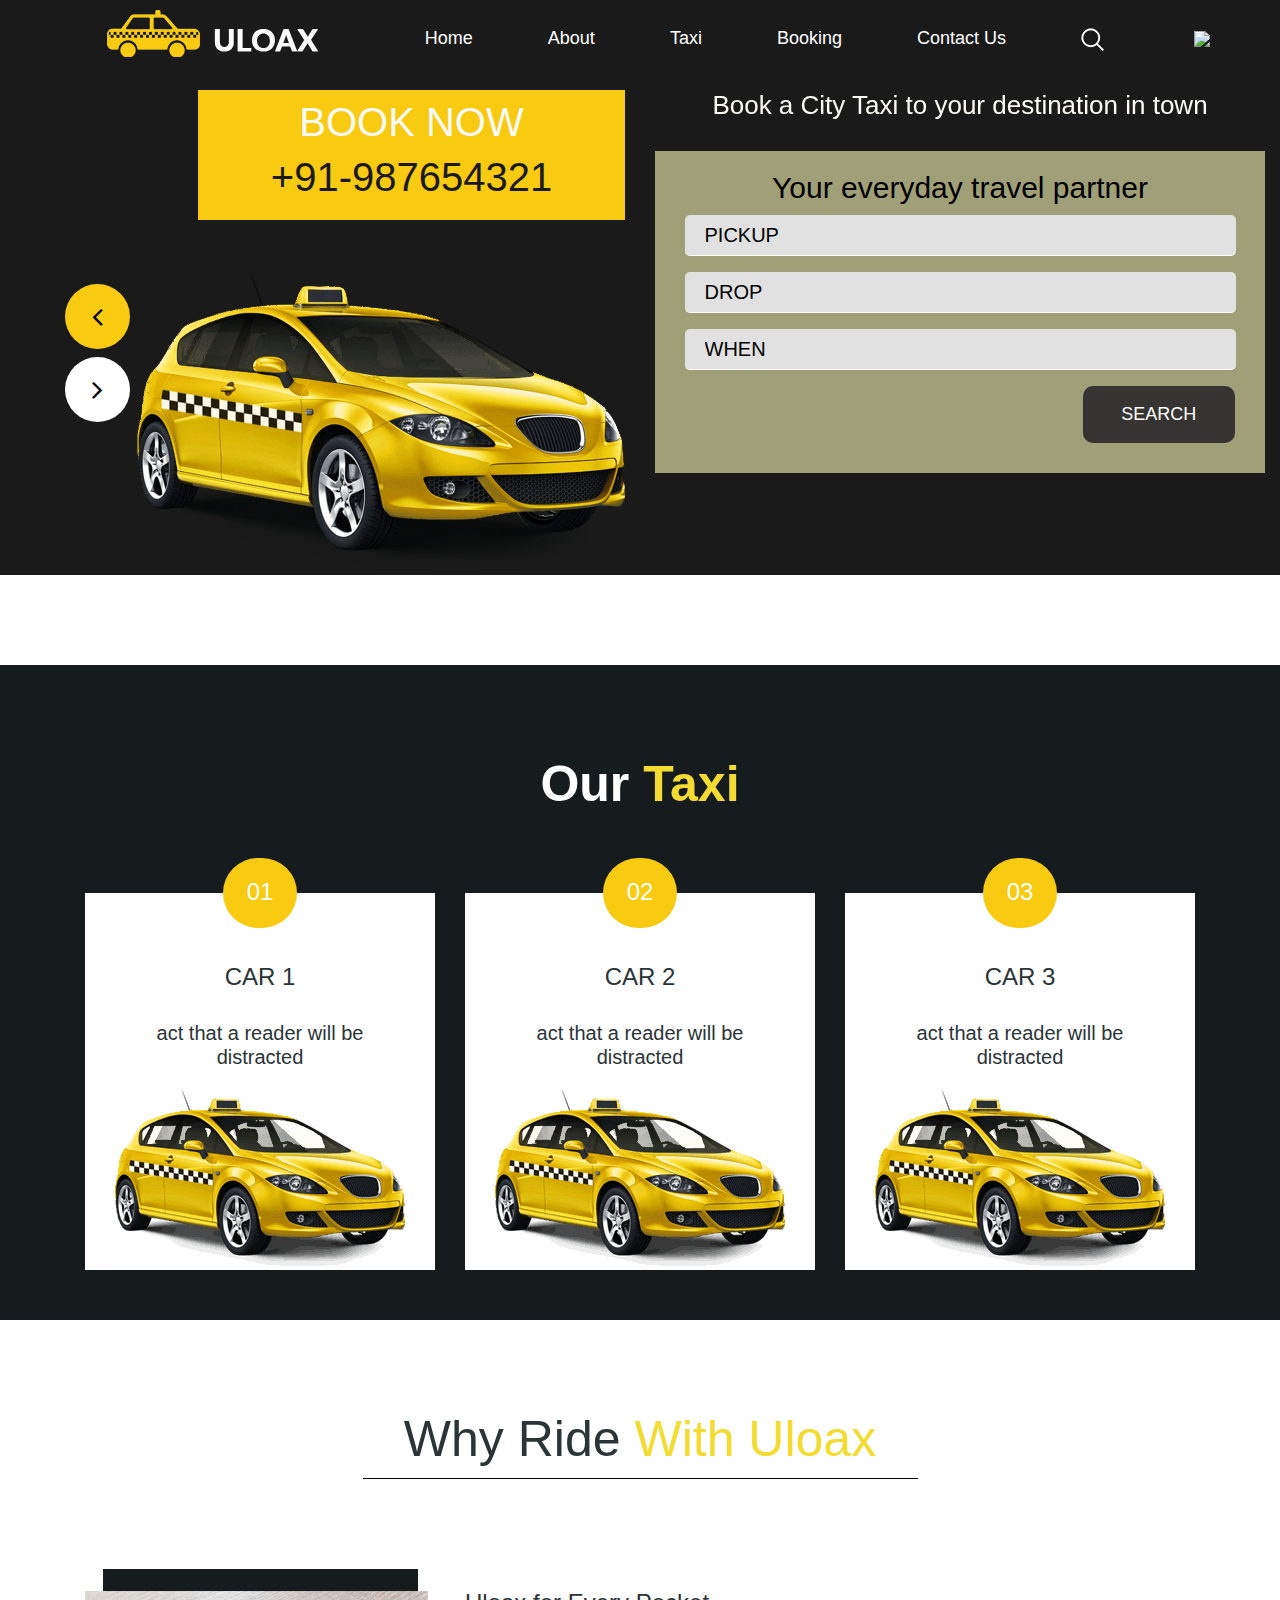
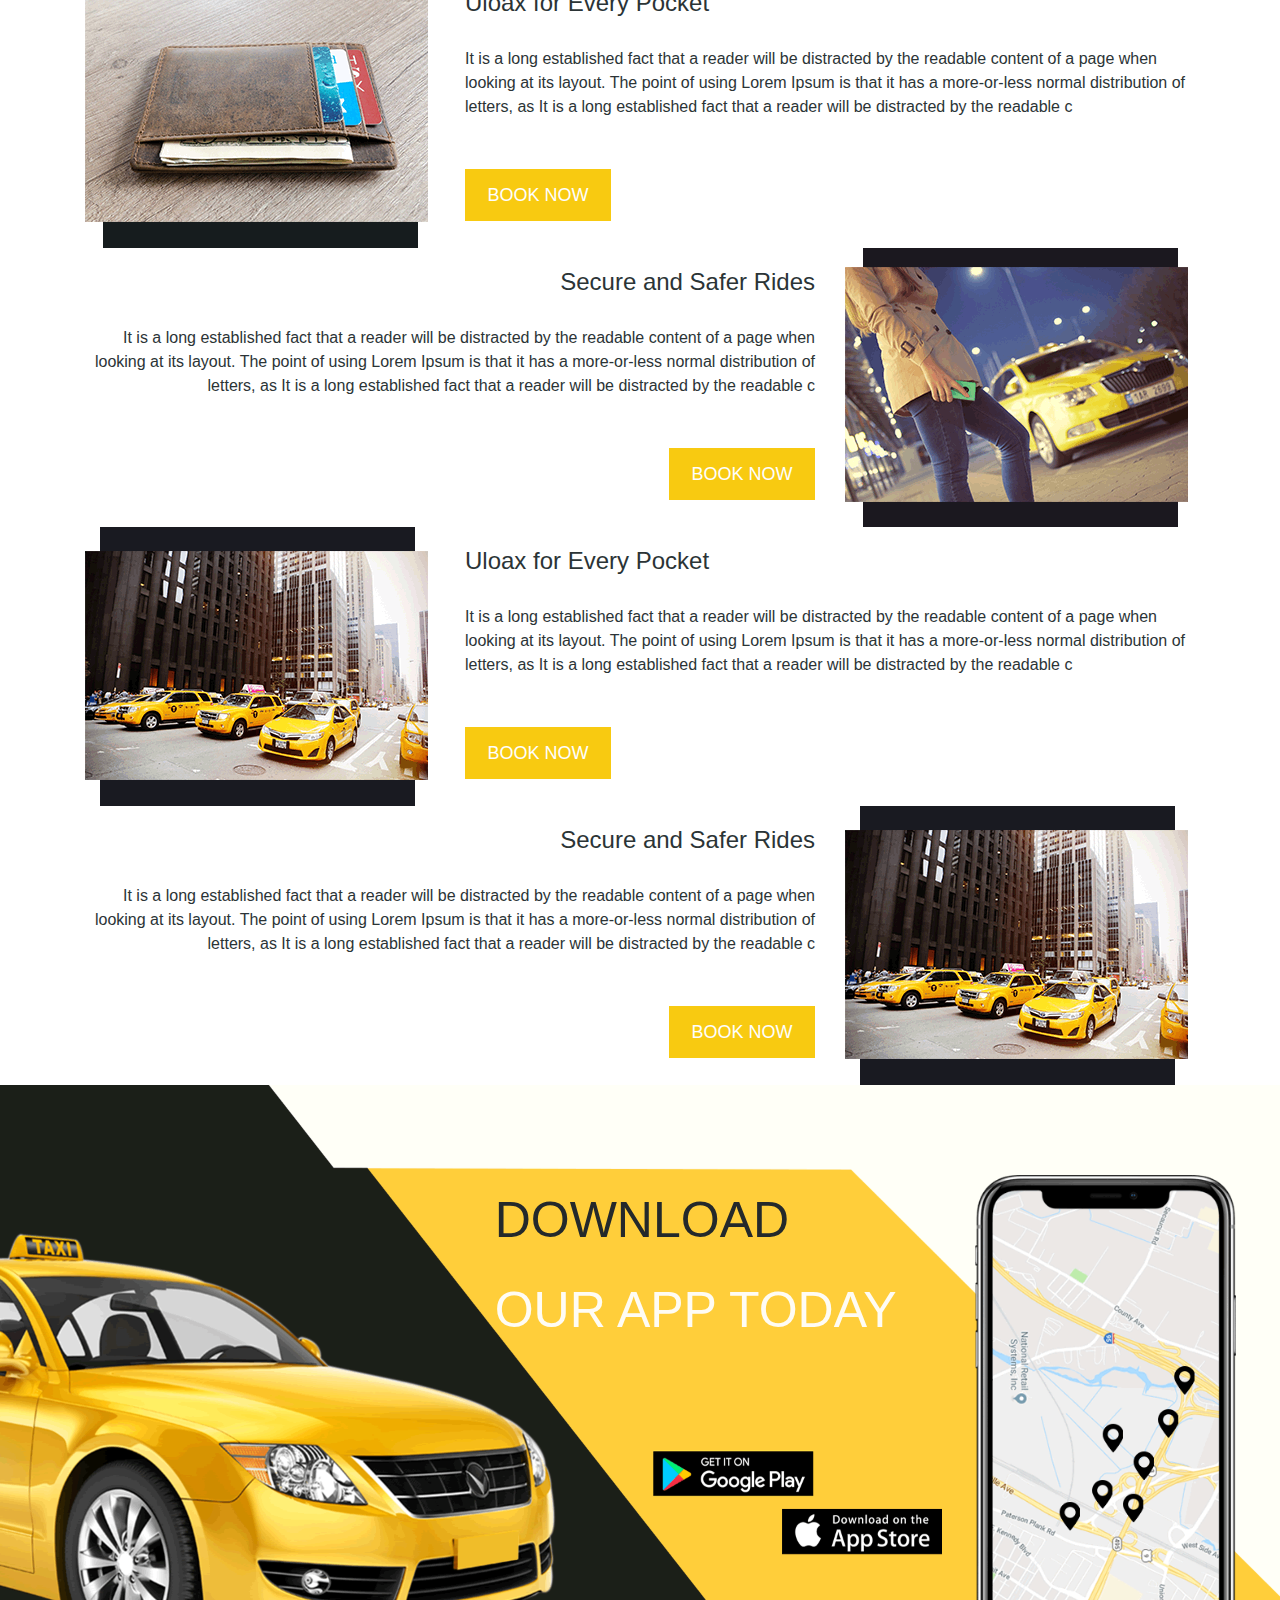
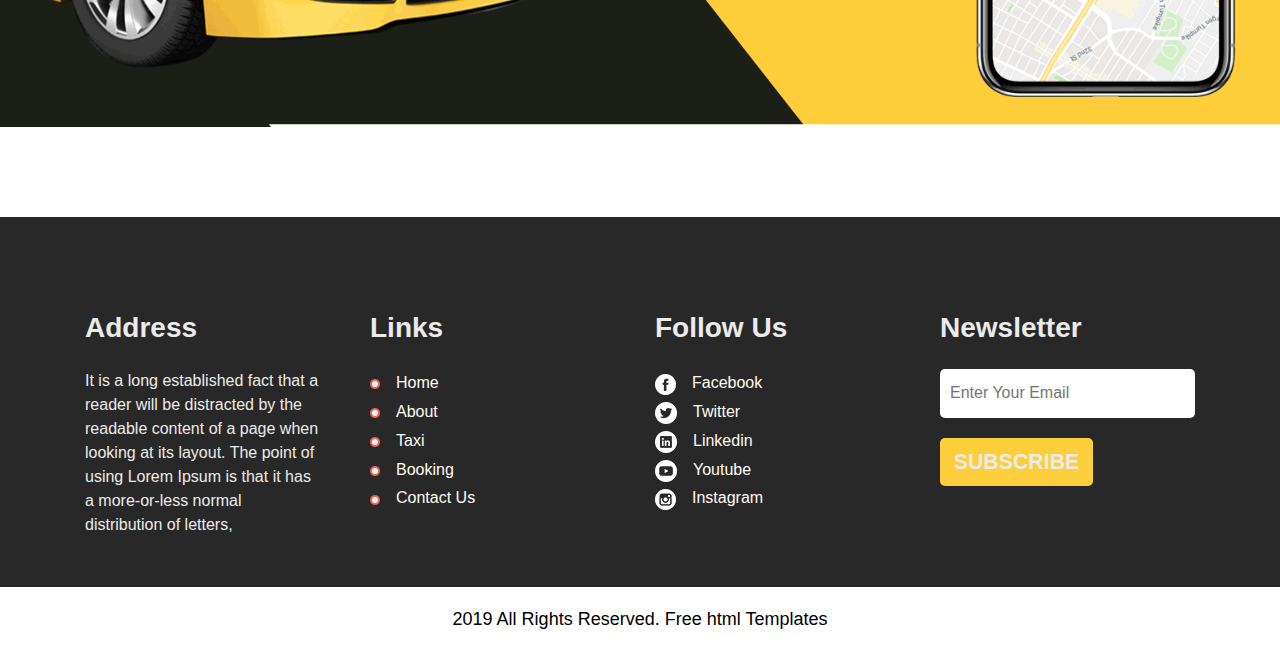
==== commit 3eff89bc: "Update index.html" ====
--- a/index.html
+++ b/index.html
@@ -9,7 +9,7 @@
 <meta name="viewport" content="width=device-width, initial-scale=1">
 <meta name="viewport" content="initial-scale=1, maximum-scale=1">
 <!-- site metas -->
-<title> CARS 24 </title>
+<title> CARS.24 </title>
 <meta name="keywords" content="">
 <meta name="description" content="">
 <meta name="author" content="">	
@@ -78,7 +78,7 @@
           <div class="col-md-6">
             <div class="book_now">
               <h1 class="book_text">BOOK NOW</h1>
-              <h1 class="call_text">9024240671</h1>
+              <h1 class="call_text">+91-987654321</h1>
             </div>
             <div class="image_1"><img src="images/img-1.png"></div>
           </div>
@@ -111,7 +111,7 @@
           <div class="col-md-6">
             <div class="book_now">
               <h1 class="book_text">BOOK NOW</h1>
-              <h1 class="call_text">9024240671</h1>
+              <h1 class="call_text">+91-987654321</h1>
             </div>
             <div class="image_1"><img src="images/cab.jpg"></div>
           </div>
@@ -144,7 +144,7 @@
           <div class="col-md-6">
             <div class="book_now">
               <h1 class="book_text">BOOK NOW</h1>
-              <h1 class="call_text">9024240671</h1>
+              <h1 class="call_text">+91-987654321</h1>
             </div>
             <div class="image_1"><img src="images/car.png"></div>
           </div>
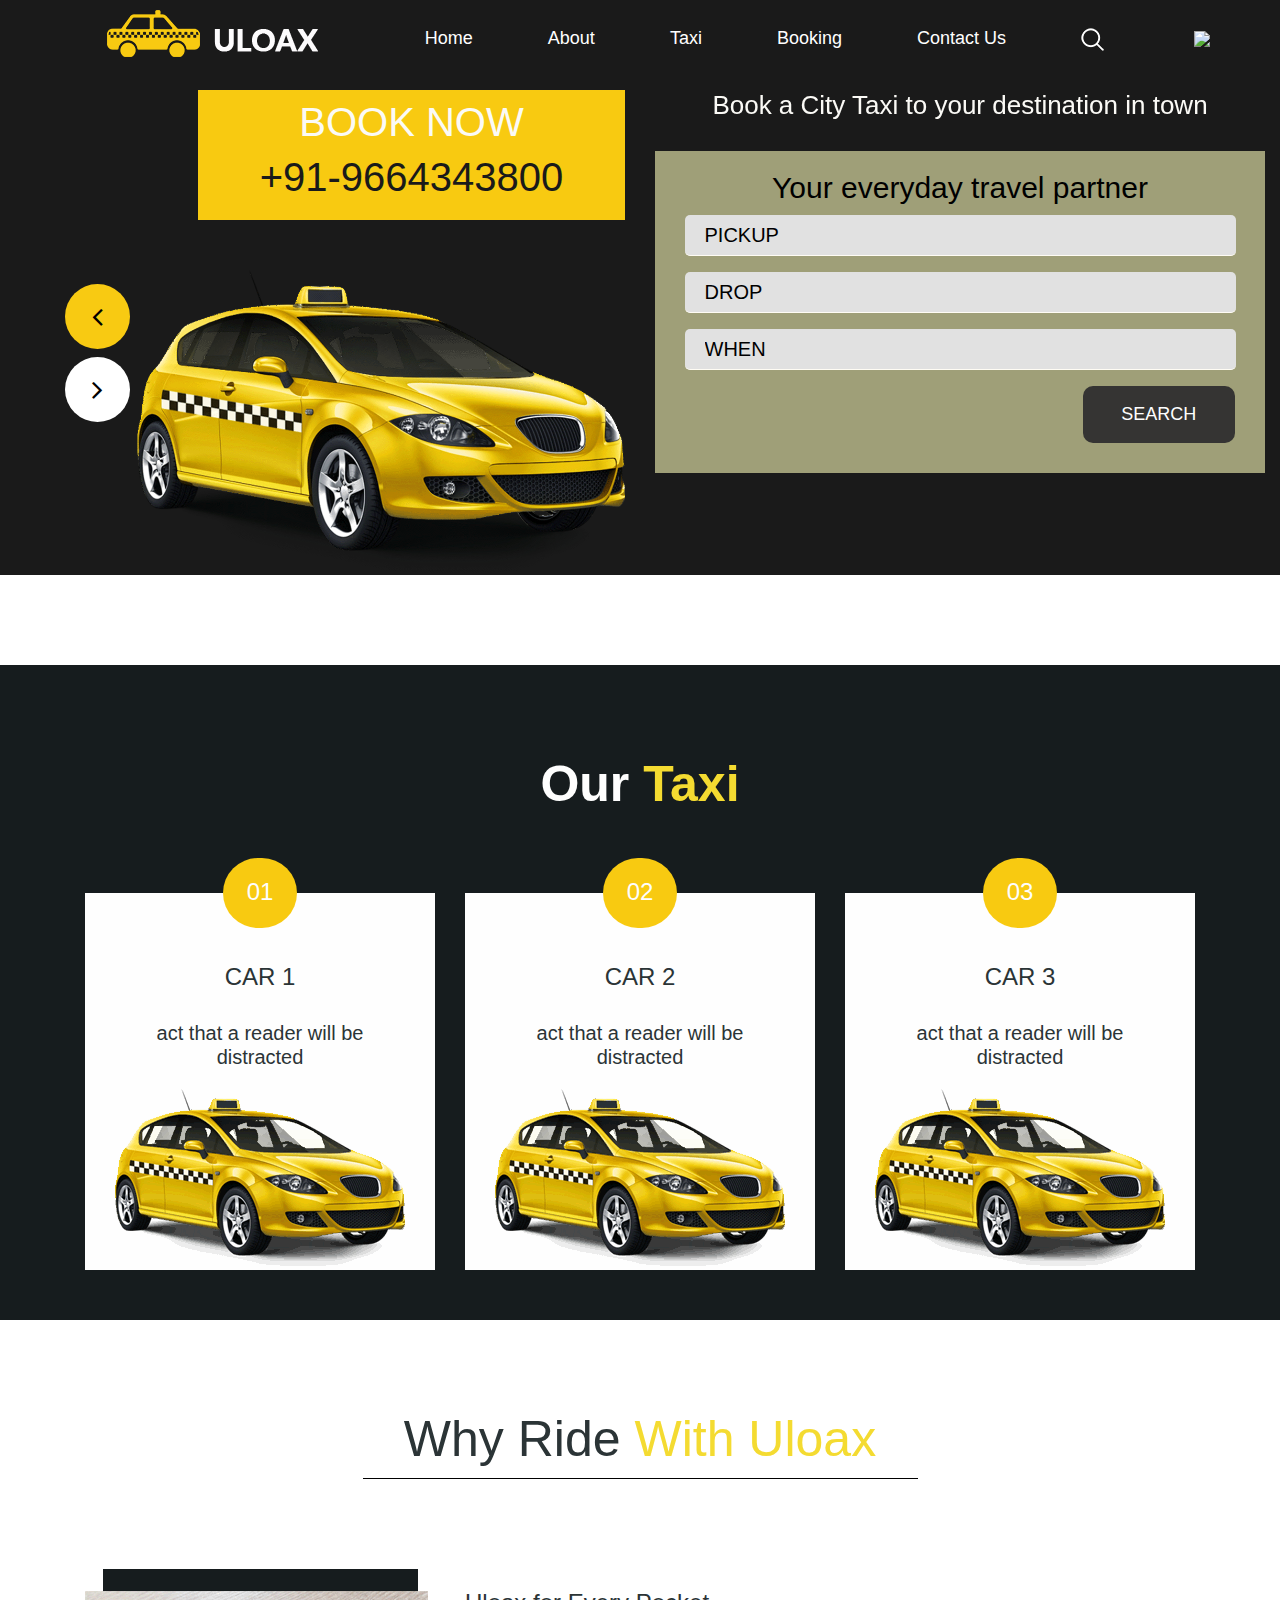
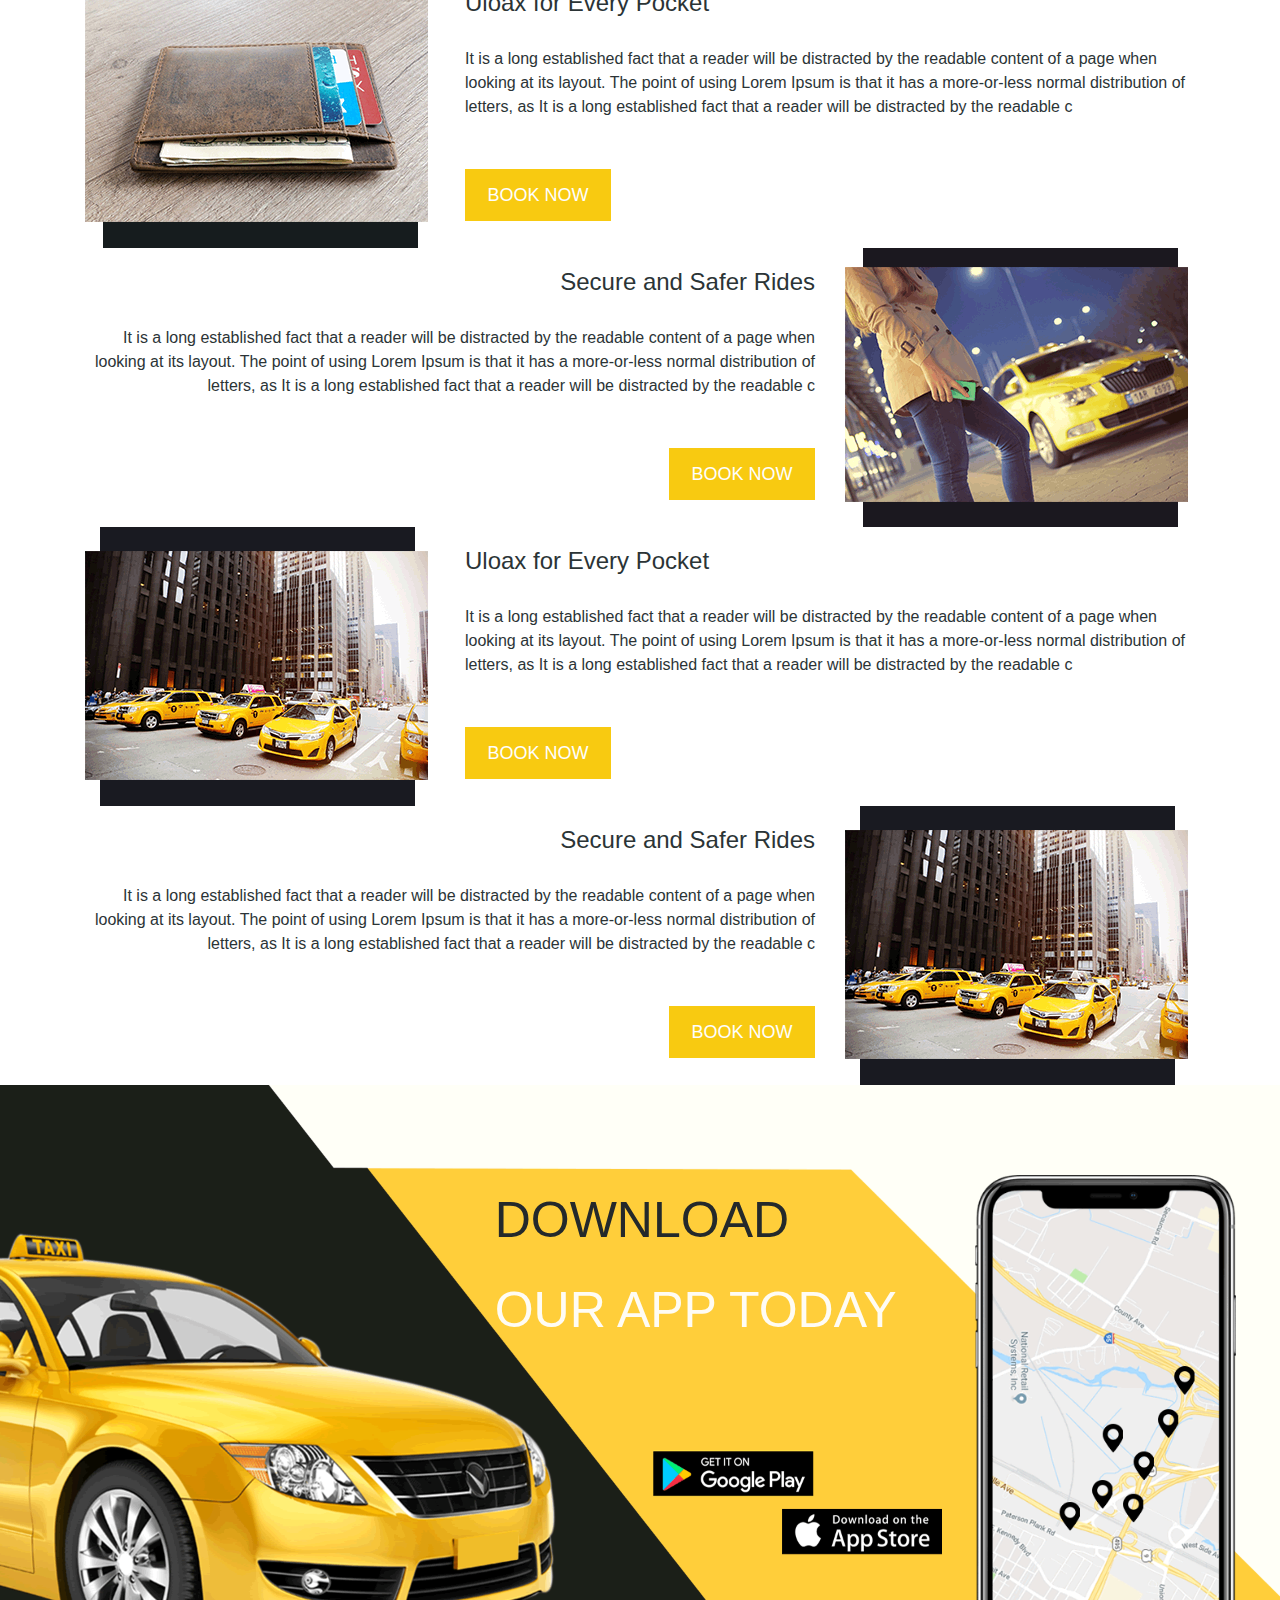
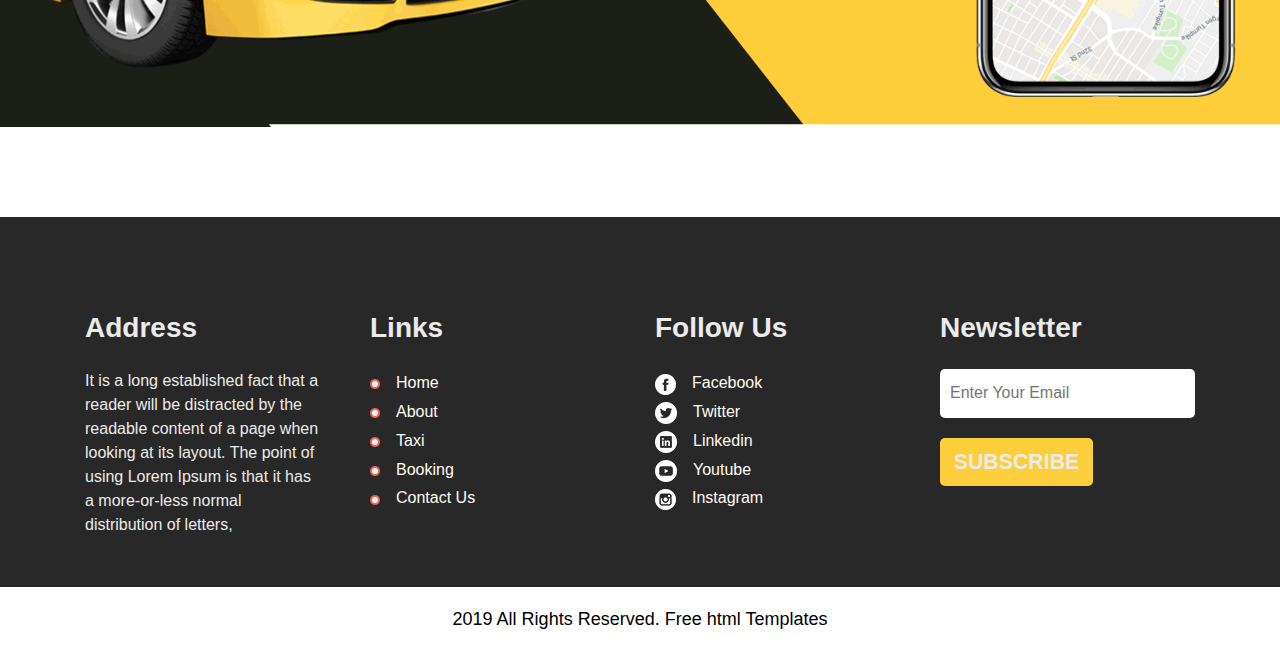
==== commit 4e2ce691: "Update index.html" ====
--- a/index.html
+++ b/index.html
@@ -9,7 +9,7 @@
 <meta name="viewport" content="width=device-width, initial-scale=1">
 <meta name="viewport" content="initial-scale=1, maximum-scale=1">
 <!-- site metas -->
-<title> CARS.24 </title>
+<title>  XYZ  </title>
 <meta name="keywords" content="">
 <meta name="description" content="">
 <meta name="author" content="">	
@@ -78,7 +78,7 @@
           <div class="col-md-6">
             <div class="book_now">
               <h1 class="book_text">BOOK NOW</h1>
-              <h1 class="call_text">+91-987654321</h1>
+              <h1 class="call_text">+91-9664343800</h1>
             </div>
             <div class="image_1"><img src="images/img-1.png"></div>
           </div>
@@ -111,7 +111,7 @@
           <div class="col-md-6">
             <div class="book_now">
               <h1 class="book_text">BOOK NOW</h1>
-              <h1 class="call_text">+91-987654321</h1>
+              <h1 class="call_text">+91-9664343800</h1>
             </div>
             <div class="image_1"><img src="images/cab.jpg"></div>
           </div>
@@ -144,7 +144,7 @@
           <div class="col-md-6">
             <div class="book_now">
               <h1 class="book_text">BOOK NOW</h1>
-              <h1 class="call_text">+91-987654321</h1>
+              <h1 class="call_text">+91-9664343800</h1>
             </div>
             <div class="image_1"><img src="images/car.png"></div>
           </div>
